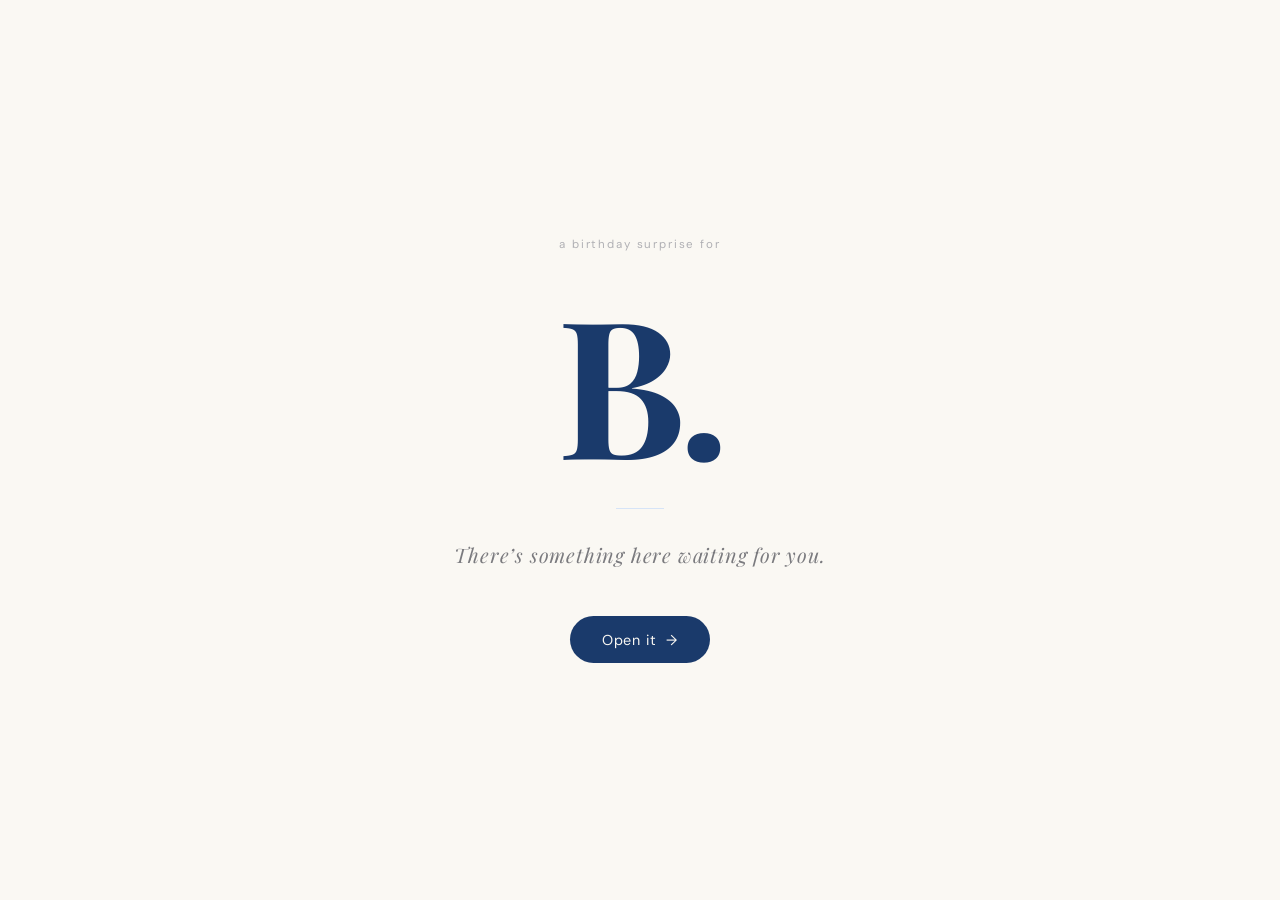
==== index.html @ 38262d0d "🎂 Happy Birthday Bolaji — birthday site by Musty" ====
﻿<!doctype html>
<html lang="en">
<head>
  <meta charset="utf-8">
  <meta name="viewport" content="width=device-width,initial-scale=1">
  <title>For Bolaji &mdash; Open this</title>
  <link rel="icon" type="image/svg+xml" href="data:image/svg+xml,%3Csvg xmlns='http://www.w3.org/2000/svg' viewBox='0 0 32 32'%3E%3Crect width='32' height='32' rx='8' fill='%231a3a6b'/%3E%3Ctext x='16' y='25' text-anchor='middle' font-family='Georgia' font-size='28' fill='%23faf8f3'%3EB%3C/text%3E%3C/svg%3E">
  <link rel="preconnect" href="https://fonts.googleapis.com">
  <link rel="preconnect" href="https://fonts.gstatic.com" crossorigin>
  <link href="https://fonts.googleapis.com/css2?family=Playfair+Display:ital,wght@0,400;0,700;1,400;1,700&family=DM+Sans:wght@300;400;500&display=swap" rel="stylesheet">
  <style>
    *, *::before, *::after { box-sizing: border-box; margin: 0; padding: 0; }
    html, body { height: 100%; }
    body {
      background: #faf8f3;
      display: flex;
      flex-direction: column;
      align-items: center;
      justify-content: center;
      min-height: 100svh;
      font-family: 'DM Sans', system-ui, sans-serif;
      overflow: hidden;
      position: relative;
    }
    .splash-inner {
      display: flex;
      flex-direction: column;
      align-items: center;
      text-align: center;
      gap: 2rem;
      position: relative;
      z-index: 2;
      padding: 2rem;
    }
    .wordmark {
      font-family: 'Playfair Display', Georgia, serif;
      font-size: clamp(5rem, 20vw, 12rem);
      font-weight: 700;
      color: #1a3a6b;
      line-height: 1;
      letter-spacing: -.04em;
    }
    .tagline {
      font-size: clamp(1rem, 2.5vw, 1.25rem);
      color: #7a7a7e;
      letter-spacing: .04em;
      font-style: italic;
      font-family: 'Playfair Display', Georgia, serif;
    }
    .eyebrow {
      font-size: .72rem;
      letter-spacing: .16em;
      text-transform: lowercase;
      color: #b0b0b4;
    }
    .open-btn {
      display: inline-flex;
      align-items: center;
      gap: .6rem;
      margin-top: 1rem;
      padding: .9rem 2rem;
      background: #1a3a6b;
      color: #faf8f3;
      text-decoration: none;
      font-family: 'DM Sans', system-ui, sans-serif;
      font-size: .9rem;
      letter-spacing: .06em;
      border-radius: 2rem;
      transition: background .2s, transform .2s;
    }
    .open-btn:hover { background: #2a5298; transform: translateY(-2px); }
    .divider {
      width: 3rem;
      height: 1px;
      background: #d6e4f7;
    }
    /* Floating hearts */
    .heart {
      position: fixed;
      bottom: -2rem;
      font-size: 1.2rem;
      opacity: 0;
      animation: floatUp linear forwards;
      pointer-events: none;
      z-index: 1;
    }
    @keyframes floatUp {
      0%   { opacity: 0; transform: translateY(0) scale(.8); }
      10%  { opacity: .7; }
      80%  { opacity: .4; }
      100% { opacity: 0; transform: translateY(-110vh) scale(1.2); }
    }
  </style>
</head>
<body>
  <div class="splash-inner">
    <span class="eyebrow">a birthday surprise for</span>
    <div class="wordmark">B.</div>
    <div class="divider"></div>
    <p class="tagline">There&rsquo;s something here waiting for you.</p>
    <a class="open-btn" href="main.html">
      Open it &nbsp;&#8594;
    </a>
  </div>

  <script>
    const emojis = ['&#10084;','&#128149;','&#129505;','&#10024;','&#127881;'];
    function spawnHeart() {
      const h = document.createElement('div');
      h.className = 'heart';
      h.innerHTML = emojis[Math.floor(Math.random() * emojis.length)];
      h.style.left = Math.random() * 100 + 'vw';
      const dur = 4 + Math.random() * 4;
      h.style.animationDuration = dur + 's';
      h.style.fontSize = (.8 + Math.random() * 1.2) + 'rem';
      document.body.appendChild(h);
      setTimeout(() => h.remove(), dur * 1000);
    }
    setInterval(spawnHeart, 600);
    for (let i = 0; i < 6; i++) setTimeout(spawnHeart, i * 200);
  </script>
</body>
</html>
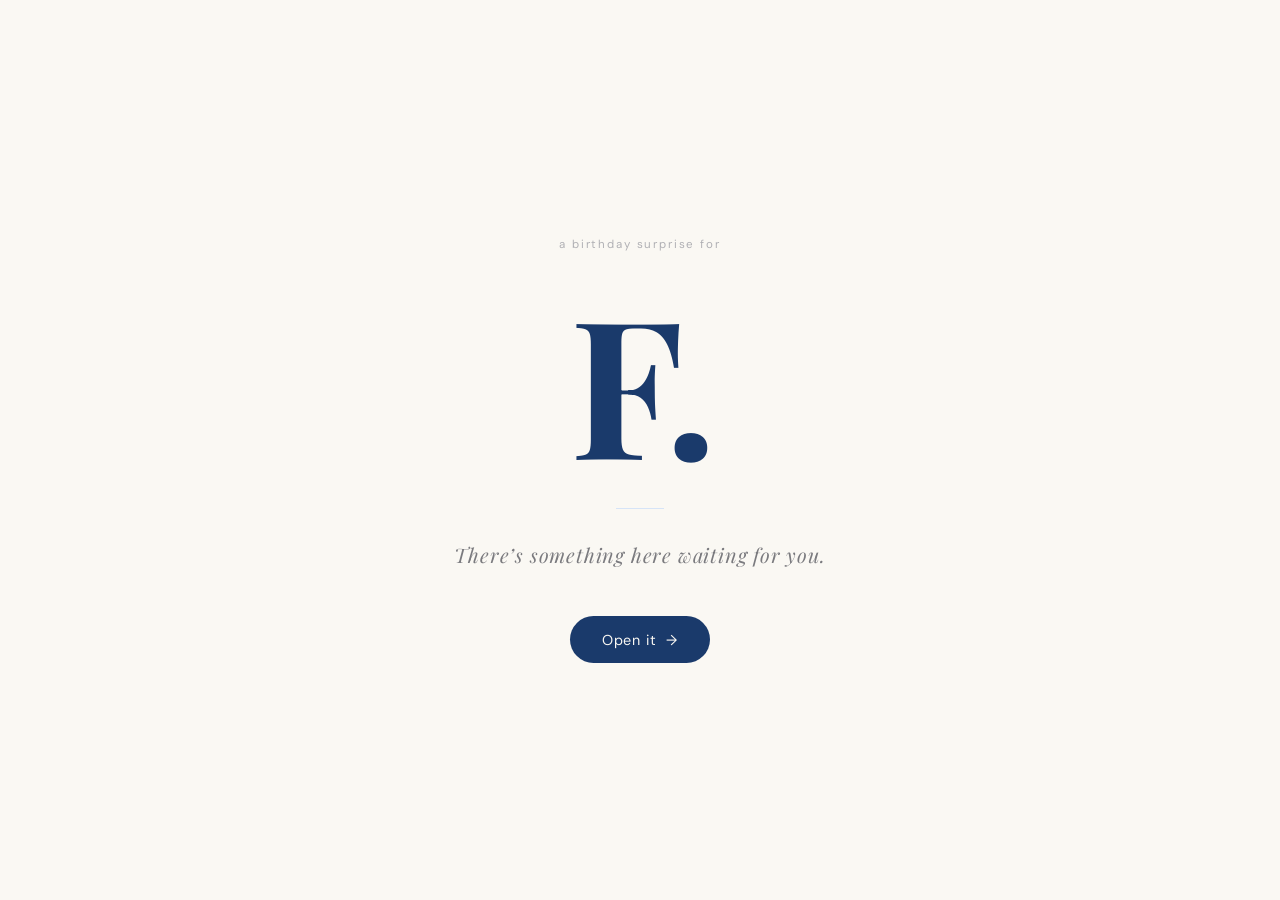
==== commit aad1af62: "rename: Bolaji -> Favor throughout" ====
--- a/index.html
+++ b/index.html
@@ -3,8 +3,8 @@
 <head>
   <meta charset="utf-8">
   <meta name="viewport" content="width=device-width,initial-scale=1">
-  <title>For Bolaji &mdash; Open this</title>
-  <link rel="icon" type="image/svg+xml" href="data:image/svg+xml,%3Csvg xmlns='http://www.w3.org/2000/svg' viewBox='0 0 32 32'%3E%3Crect width='32' height='32' rx='8' fill='%231a3a6b'/%3E%3Ctext x='16' y='25' text-anchor='middle' font-family='Georgia' font-size='28' fill='%23faf8f3'%3EB%3C/text%3E%3C/svg%3E">
+  <title>For Favor &mdash; Open this</title>
+  <link rel="icon" type="image/svg+xml" href="data:image/svg+xml,%3Csvg xmlns='http://www.w3.org/2000/svg' viewBox='0 0 32 32'%3E%3Crect width='32' height='32' rx='8' fill='%231a3a6b'/%3E%3Ctext x='16' y='25' text-anchor='middle' font-family='Georgia' font-size='28' fill='%23faf8f3'%3EF%3C/text%3E%3C/svg%3E">
   <link rel="preconnect" href="https://fonts.googleapis.com">
   <link rel="preconnect" href="https://fonts.gstatic.com" crossorigin>
   <link href="https://fonts.googleapis.com/css2?family=Playfair+Display:ital,wght@0,400;0,700;1,400;1,700&family=DM+Sans:wght@300;400;500&display=swap" rel="stylesheet">
@@ -95,7 +95,7 @@
 <body>
   <div class="splash-inner">
     <span class="eyebrow">a birthday surprise for</span>
-    <div class="wordmark">B.</div>
+    <div class="wordmark">F.</div>
     <div class="divider"></div>
     <p class="tagline">There&rsquo;s something here waiting for you.</p>
     <a class="open-btn" href="main.html">
@@ -122,3 +122,5 @@
 </body>
 </html>
 
+
+
